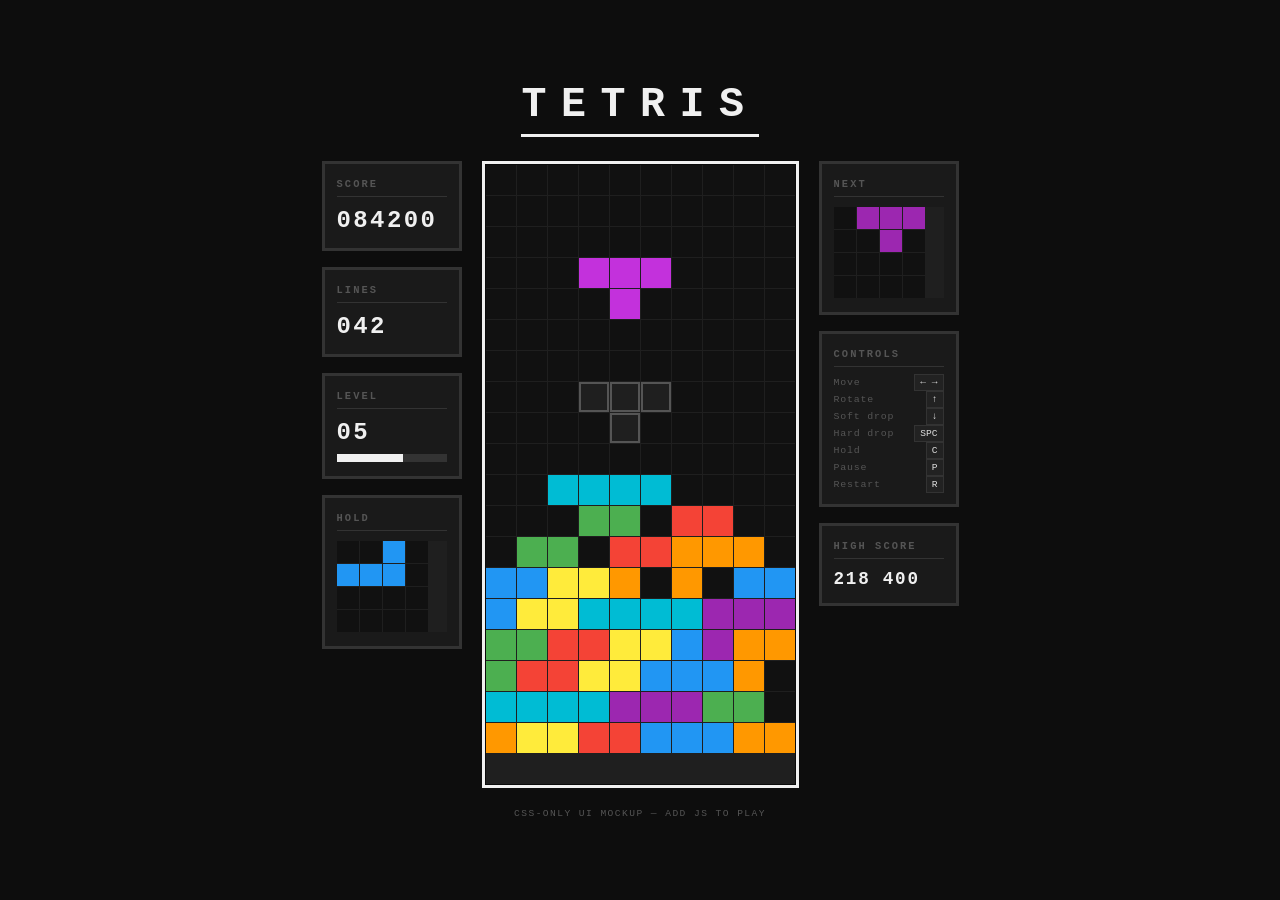
==== tetris.html @ deacdd8f "basic tetris UI" ====
<!DOCTYPE html>
<html lang="en">
<head>
<meta charset="UTF-8">
<meta name="viewport" content="width=device-width, initial-scale=1.0">
<title>TETRIS</title>
<link rel="stylesheet" href="styles.css">
</head>
<body>

<h1>Tetris</h1>

<div class="game-wrapper">

  <!-- LEFT PANEL -->
  <div class="side">

    <div class="panel">
      <div class="panel-label">Score</div>
      <div class="panel-value">084200</div>
    </div>

    <div class="panel">
      <div class="panel-label">Lines</div>
      <div class="panel-value">042</div>
    </div>

    <div class="panel">
      <div class="panel-label">Level</div>
      <div class="panel-value">05</div>
      <div class="level-bar-track">
        <div class="level-bar-fill"></div>
      </div>
    </div>

    <div class="panel">
      <div class="panel-label">Hold</div>
      <div class="hold-grid">
        <!-- J piece: row 1 -->
        <div class="hold-cell"></div>
        <div class="hold-cell"></div>
        <div class="hold-cell J"></div>
        <div class="hold-cell"></div>
        <!-- row 2 -->
        <div class="hold-cell J"></div>
        <div class="hold-cell J"></div>
        <div class="hold-cell J"></div>
        <div class="hold-cell"></div>
        <!-- row 3 -->
        <div class="hold-cell"></div>
        <div class="hold-cell"></div>
        <div class="hold-cell"></div>
        <div class="hold-cell"></div>
        <!-- row 4 -->
        <div class="hold-cell"></div>
        <div class="hold-cell"></div>
        <div class="hold-cell"></div>
        <div class="hold-cell"></div>
      </div>
    </div>

  </div>

  <!-- BOARD -->
  <div class="board-container">
    <div class="board">

      <!--
        10 cols × 20 rows = 200 cells
        Rows 1-14: mostly empty, with some placed pieces at the bottom
        We use inline class names to colour cells.
      -->

      <!-- ROW 1  (top, empty) -->
      <div class="cell"></div><div class="cell"></div><div class="cell"></div><div class="cell"></div><div class="cell"></div>
      <div class="cell"></div><div class="cell"></div><div class="cell"></div><div class="cell"></div><div class="cell"></div>

      <!-- ROW 2 -->
      <div class="cell"></div><div class="cell"></div><div class="cell"></div><div class="cell"></div><div class="cell"></div>
      <div class="cell"></div><div class="cell"></div><div class="cell"></div><div class="cell"></div><div class="cell"></div>

      <!-- ROW 3 -->
      <div class="cell"></div><div class="cell"></div><div class="cell"></div><div class="cell"></div><div class="cell"></div>
      <div class="cell"></div><div class="cell"></div><div class="cell"></div><div class="cell"></div><div class="cell"></div>

      <!-- ROW 4  – T-piece falling (active, cols 4-6) -->
      <div class="cell"></div><div class="cell"></div><div class="cell"></div>
      <div class="cell T active"></div><div class="cell T active"></div><div class="cell T active"></div>
      <div class="cell"></div><div class="cell"></div><div class="cell"></div><div class="cell"></div>

      <!-- ROW 5  – T-piece center -->
      <div class="cell"></div><div class="cell"></div><div class="cell"></div><div class="cell"></div>
      <div class="cell T active"></div>
      <div class="cell"></div><div class="cell"></div><div class="cell"></div><div class="cell"></div><div class="cell"></div>

      <!-- ROW 6 -->
      <div class="cell"></div><div class="cell"></div><div class="cell"></div><div class="cell"></div><div class="cell"></div>
      <div class="cell"></div><div class="cell"></div><div class="cell"></div><div class="cell"></div><div class="cell"></div>

      <!-- ROW 7 -->
      <div class="cell"></div><div class="cell"></div><div class="cell"></div><div class="cell"></div><div class="cell"></div>
      <div class="cell"></div><div class="cell"></div><div class="cell"></div><div class="cell"></div><div class="cell"></div>

      <!-- ROW 8 – ghost of T piece -->
      <div class="cell"></div><div class="cell"></div><div class="cell"></div>
      <div class="cell ghost"></div><div class="cell ghost"></div><div class="cell ghost"></div>
      <div class="cell"></div><div class="cell"></div><div class="cell"></div><div class="cell"></div>

      <!-- ROW 9 – ghost centre -->
      <div class="cell"></div><div class="cell"></div><div class="cell"></div><div class="cell"></div>
      <div class="cell ghost"></div>
      <div class="cell"></div><div class="cell"></div><div class="cell"></div><div class="cell"></div><div class="cell"></div>

      <!-- ROW 10 -->
      <div class="cell"></div><div class="cell"></div><div class="cell"></div><div class="cell"></div><div class="cell"></div>
      <div class="cell"></div><div class="cell"></div><div class="cell"></div><div class="cell"></div><div class="cell"></div>

      <!-- ROW 11 – start of placed pieces -->
      <div class="cell"></div><div class="cell"></div>
      <div class="cell I"></div><div class="cell I"></div><div class="cell I"></div><div class="cell I"></div>
      <div class="cell"></div><div class="cell"></div><div class="cell"></div><div class="cell"></div>

      <!-- ROW 12 -->
      <div class="cell"></div><div class="cell"></div><div class="cell"></div>
      <div class="cell S"></div><div class="cell S"></div>
      <div class="cell"></div>
      <div class="cell Z"></div><div class="cell Z"></div>
      <div class="cell"></div><div class="cell"></div>

      <!-- ROW 13 -->
      <div class="cell"></div>
      <div class="cell S"></div><div class="cell S"></div>
      <div class="cell"></div>
      <div class="cell Z"></div><div class="cell Z"></div>
      <div class="cell L"></div><div class="cell L"></div><div class="cell L"></div>
      <div class="cell"></div>

      <!-- ROW 14 -->
      <div class="cell J"></div><div class="cell J"></div>
      <div class="cell O"></div><div class="cell O"></div>
      <div class="cell L"></div>
      <div class="cell"></div>
      <div class="cell L"></div>
      <div class="cell"></div>
      <div class="cell J"></div><div class="cell J"></div>

      <!-- ROW 15 -->
      <div class="cell J"></div>
      <div class="cell O"></div><div class="cell O"></div>
      <div class="cell I"></div><div class="cell I"></div><div class="cell I"></div><div class="cell I"></div>
      <div class="cell T"></div><div class="cell T"></div><div class="cell T"></div>

      <!-- ROW 16 -->
      <div class="cell S"></div><div class="cell S"></div>
      <div class="cell Z"></div><div class="cell Z"></div>
      <div class="cell O"></div><div class="cell O"></div>
      <div class="cell J"></div>
      <div class="cell T"></div>
      <div class="cell L"></div><div class="cell L"></div>

      <!-- ROW 17 -->
      <div class="cell S"></div>
      <div class="cell Z"></div><div class="cell Z"></div>
      <div class="cell O"></div><div class="cell O"></div>
      <div class="cell J"></div><div class="cell J"></div><div class="cell J"></div>
      <div class="cell L"></div>
      <div class="cell"></div>

      <!-- ROW 18 – nearly full -->
      <div class="cell I"></div><div class="cell I"></div><div class="cell I"></div><div class="cell I"></div>
      <div class="cell T"></div><div class="cell T"></div><div class="cell T"></div>
      <div class="cell S"></div><div class="cell S"></div>
      <div class="cell"></div>

      <!-- ROW 19 – almost full -->
      <div class="cell L"></div><div class="cell O"></div><div class="cell O"></div>
      <div class="cell Z"></div><div class="cell Z"></div>
      <div class="cell J"></div><div class="cell J"></div><div class="cell J"></div>
      <div class="cell L"></div><div class="cell L"></div>

      <!-- ROW 20 – bottom (full row, clearing) -->
      <div class="cell I clear"></div>
      <div class="cell O clear"></div>
      <div class="cell T clear"></div>
      <div class="cell S clear"></div>
      <div class="cell Z clear"></div>
      <div class="cell L clear"></div>
      <div class="cell J clear"></div>
      <div class="cell I clear"></div>
      <div class="cell O clear"></div>
      <div class="cell T clear"></div>

    </div>

    <!-- GAME OVER OVERLAY — set display:block to show -->
    <div class="status-banner">
      <div class="status-title">Game Over</div>
      <div class="status-sub">Press R to restart</div>
    </div>

  </div><!-- /board-container -->

  <!-- RIGHT PANEL -->
  <div class="side">

    <div class="panel">
      <div class="panel-label">Next</div>
      <div class="next-grid">
        <!-- T piece preview -->
        <div class="next-cell"></div>
        <div class="next-cell T"></div>
        <div class="next-cell T"></div>
        <div class="next-cell T"></div>

        <div class="next-cell"></div>
        <div class="next-cell"></div>
        <div class="next-cell T"></div>
        <div class="next-cell"></div>

        <div class="next-cell"></div>
        <div class="next-cell"></div>
        <div class="next-cell"></div>
        <div class="next-cell"></div>

        <div class="next-cell"></div>
        <div class="next-cell"></div>
        <div class="next-cell"></div>
        <div class="next-cell"></div>
      </div>
    </div>

    <div class="panel">
      <div class="panel-label">Controls</div>
      <div class="controls-list">
        <div class="ctrl-row"><span>Move</span>     <span><span class="key">← →</span></span></div>
        <div class="ctrl-row"><span>Rotate</span>   <span><span class="key">↑</span></span></div>
        <div class="ctrl-row"><span>Soft drop</span><span><span class="key">↓</span></span></div>
        <div class="ctrl-row"><span>Hard drop</span><span><span class="key">SPC</span></span></div>
        <div class="ctrl-row"><span>Hold</span>     <span><span class="key">C</span></span></div>
        <div class="ctrl-row"><span>Pause</span>    <span><span class="key">P</span></span></div>
        <div class="ctrl-row"><span>Restart</span>  <span><span class="key">R</span></span></div>
      </div>
    </div>

    <div class="panel">
      <div class="panel-label">High Score</div>
      <div class="panel-value" style="font-size:1.1rem;">218 400</div>
    </div>

  </div>

</div><!-- /game-wrapper -->

<footer>CSS-only UI mockup &mdash; add JS to play</footer>

</body>
</html>
---- styles.css ----
/* ── RESET & BASE ─────────────────────────────── */
*,
*::before,
*::after {
    box-sizing: border-box;
    margin: 0;
    padding: 0;
}

:root {
    --bg: #0d0d0d;
    --panel: #1a1a1a;
    --border: #333;
    --grid-line: #1f1f1f;
    --text: #e0e0e0;
    --dim: #555;
    --accent: #f0f0f0;

    /* piece colours */
    --c-I: #00bcd4;
    --c-O: #ffeb3b;
    --c-T: #9c27b0;
    --c-S: #4caf50;
    --c-Z: #f44336;
    --c-L: #ff9800;
    --c-J: #2196f3;

    --cell: 30px;
    --gap: 1px;
}

body {
    background: var(--bg);
    color: var(--text);
    font-family: 'Courier New', Courier, monospace;
    min-height: 100vh;
    display: flex;
    flex-direction: column;
    align-items: center;
    justify-content: center;
    padding: 24px;
    letter-spacing: 0.05em;
}

/* ── TITLE ────────────────────────────────────── */
h1 {
    font-size: 2.6rem;
    font-weight: 900;
    text-transform: uppercase;
    letter-spacing: 0.35em;
    margin-bottom: 24px;
    color: var(--accent);
    border-bottom: 3px solid var(--accent);
    padding-bottom: 6px;
}

/* ── LAYOUT ───────────────────────────────────── */
.game-wrapper {
    display: flex;
    gap: 20px;
    align-items: flex-start;
}

/* ── BOARD ────────────────────────────────────── */
.board-container {
    border: 3px solid var(--accent);
    padding: var(--gap);
    background: #0a0a0a;
    position: relative;
}

.board {
    display: grid;
    grid-template-columns: repeat(10, var(--cell));
    grid-template-rows: repeat(20, var(--cell));
    gap: var(--gap);
    background: var(--grid-line);
}

.cell {
    width: var(--cell);
    height: var(--cell);
    background: #111;
}

/* Filled cells */
.cell.I {
    background: var(--c-I);
}

.cell.O {
    background: var(--c-O);
}

.cell.T {
    background: var(--c-T);
}

.cell.S {
    background: var(--c-S);
}

.cell.Z {
    background: var(--c-Z);
}

.cell.L {
    background: var(--c-L);
}

.cell.J {
    background: var(--c-J);
}

/* Ghost piece */
.cell.ghost {
    background: transparent;
    outline: 2px solid var(--dim);
    outline-offset: -2px;
}

/* Active (falling) piece highlight */
.cell.active {
    filter: brightness(1.25);
}

/* Completed line flash */
.cell.clear {
    background: #fff;
    animation: flash 0.4s ease forwards;
}

@keyframes flash {
    0% {
        background: #fff;
    }

    50% {
        background: #aaa;
    }

    100% {
        background: #fff;
        opacity: 0;
    }
}

/* ── SIDE PANELS ──────────────────────────────── */
.side {
    display: flex;
    flex-direction: column;
    gap: 16px;
    width: 140px;
}

.panel {
    border: 3px solid var(--border);
    background: var(--panel);
    padding: 14px 12px;
}

.panel-label {
    font-size: 0.65rem;
    font-weight: 700;
    text-transform: uppercase;
    letter-spacing: 0.2em;
    color: var(--dim);
    margin-bottom: 10px;
    border-bottom: 1px solid var(--border);
    padding-bottom: 6px;
}

.panel-value {
    font-size: 1.5rem;
    font-weight: 900;
    color: var(--accent);
    letter-spacing: 0.1em;
}

/* ── NEXT PIECE PREVIEW ───────────────────────── */
.next-grid {
    display: grid;
    grid-template-columns: repeat(4, 22px);
    grid-template-rows: repeat(4, 22px);
    gap: 1px;
    background: var(--grid-line);
    margin-top: 4px;
}

.next-cell {
    width: 22px;
    height: 22px;
    background: #111;
}

.next-cell.T {
    background: var(--c-T);
}

.next-cell.I {
    background: var(--c-I);
}

.next-cell.O {
    background: var(--c-O);
}

.next-cell.S {
    background: var(--c-S);
}

/* ── HOLD ─────────────────────────────────────── */
.hold-grid {
    display: grid;
    grid-template-columns: repeat(4, 22px);
    grid-template-rows: repeat(4, 22px);
    gap: 1px;
    background: var(--grid-line);
    margin-top: 4px;
}

.hold-cell {
    width: 22px;
    height: 22px;
    background: #111;
}

.hold-cell.J {
    background: var(--c-J);
}

/* ── LEVEL BAR ────────────────────────────────── */
.level-bar-track {
    width: 100%;
    height: 8px;
    background: var(--border);
    margin-top: 8px;
}

.level-bar-fill {
    height: 100%;
    background: var(--accent);
    width: 60%;
}

/* ── CONTROLS ─────────────────────────────────── */
.controls-list {
    display: flex;
    flex-direction: column;
    gap: 6px;
    margin-top: 2px;
}

.ctrl-row {
    display: flex;
    justify-content: space-between;
    align-items: center;
    font-size: 0.62rem;
    color: var(--dim);
}

.key {
    background: #222;
    border: 1px solid var(--border);
    color: var(--text);
    font-family: inherit;
    font-size: 0.6rem;
    padding: 2px 5px;
    letter-spacing: 0;
}

/* ── STATUS OVERLAY ───────────────────────────── */
.status-banner {
    position: absolute;
    top: 50%;
    left: 50%;
    transform: translate(-50%, -50%);
    background: rgba(0, 0, 0, 0.88);
    border: 3px solid var(--accent);
    padding: 20px 32px;
    text-align: center;
    pointer-events: none;
    display: none;
    /* toggle to 'block' to show */
}

.status-title {
    font-size: 1.4rem;
    font-weight: 900;
    letter-spacing: 0.25em;
    text-transform: uppercase;
    color: var(--accent);
}

.status-sub {
    font-size: 0.7rem;
    color: var(--dim);
    margin-top: 6px;
    letter-spacing: 0.15em;
    text-transform: uppercase;
}

/* ── FOOTER ───────────────────────────────────── */
footer {
    margin-top: 20px;
    font-size: 0.6rem;
    color: var(--dim);
    letter-spacing: 0.15em;
    text-transform: uppercase;
}
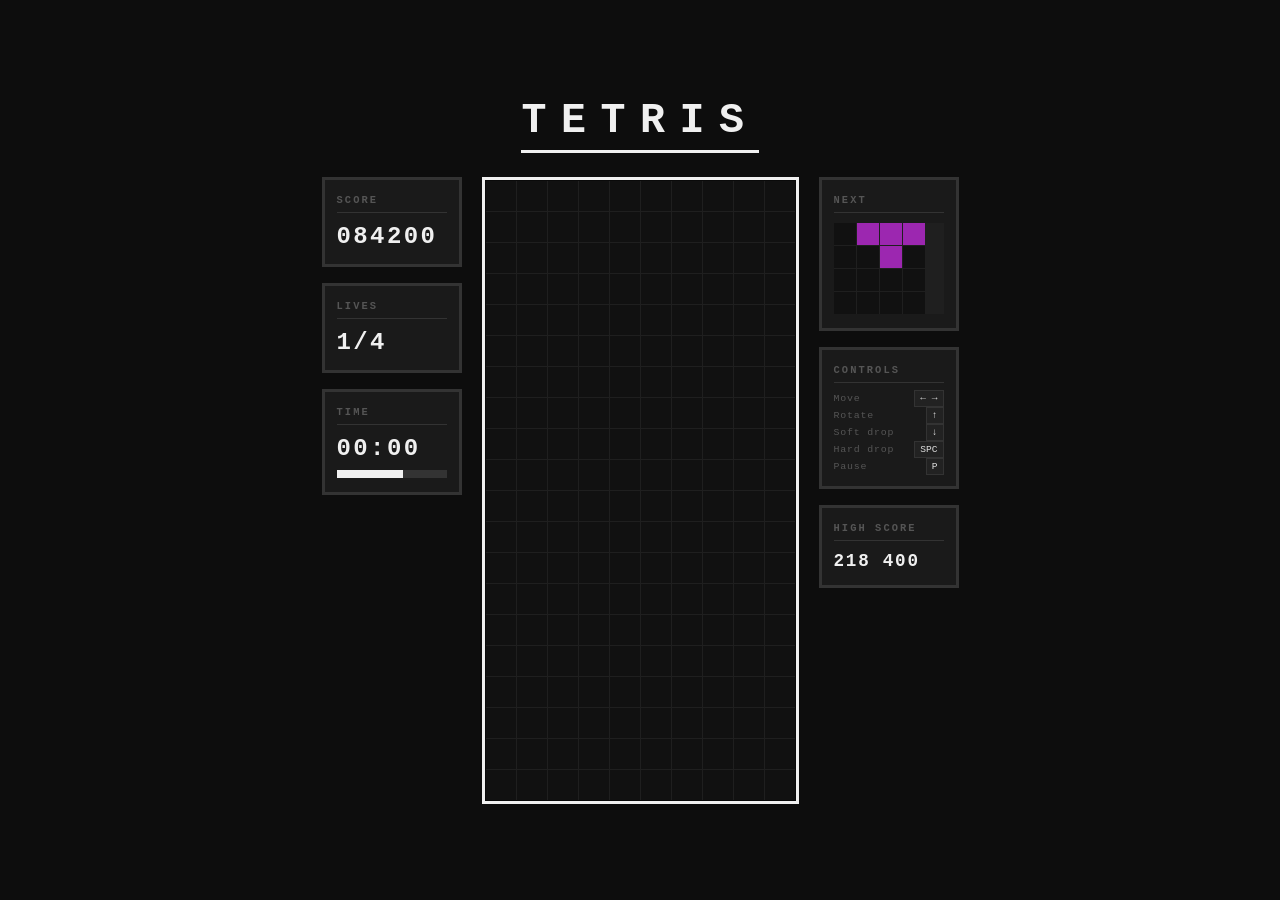
==== commit 0b1479ea: "initial board setup" ====
--- a/tetris.html
+++ b/tetris.html
@@ -21,175 +21,23 @@
     </div>
 
     <div class="panel">
-      <div class="panel-label">Lines</div>
-      <div class="panel-value">042</div>
+      <div class="panel-label">Lives</div>
+      <div class="panel-value">1/4</div>
     </div>
 
     <div class="panel">
-      <div class="panel-label">Level</div>
-      <div class="panel-value">05</div>
+      <div class="panel-label">Time</div>
+      <div class="panel-value">00:00</div>
       <div class="level-bar-track">
         <div class="level-bar-fill"></div>
       </div>
     </div>
-
-    <div class="panel">
-      <div class="panel-label">Hold</div>
-      <div class="hold-grid">
-        <!-- J piece: row 1 -->
-        <div class="hold-cell"></div>
-        <div class="hold-cell"></div>
-        <div class="hold-cell J"></div>
-        <div class="hold-cell"></div>
-        <!-- row 2 -->
-        <div class="hold-cell J"></div>
-        <div class="hold-cell J"></div>
-        <div class="hold-cell J"></div>
-        <div class="hold-cell"></div>
-        <!-- row 3 -->
-        <div class="hold-cell"></div>
-        <div class="hold-cell"></div>
-        <div class="hold-cell"></div>
-        <div class="hold-cell"></div>
-        <!-- row 4 -->
-        <div class="hold-cell"></div>
-        <div class="hold-cell"></div>
-        <div class="hold-cell"></div>
-        <div class="hold-cell"></div>
-      </div>
-    </div>
-
   </div>
 
   <!-- BOARD -->
   <div class="board-container">
     <div class="board">
-
-      <!--
-        10 cols × 20 rows = 200 cells
-        Rows 1-14: mostly empty, with some placed pieces at the bottom
-        We use inline class names to colour cells.
-      -->
-
-      <!-- ROW 1  (top, empty) -->
-      <div class="cell"></div><div class="cell"></div><div class="cell"></div><div class="cell"></div><div class="cell"></div>
-      <div class="cell"></div><div class="cell"></div><div class="cell"></div><div class="cell"></div><div class="cell"></div>
-
-      <!-- ROW 2 -->
-      <div class="cell"></div><div class="cell"></div><div class="cell"></div><div class="cell"></div><div class="cell"></div>
-      <div class="cell"></div><div class="cell"></div><div class="cell"></div><div class="cell"></div><div class="cell"></div>
-
-      <!-- ROW 3 -->
-      <div class="cell"></div><div class="cell"></div><div class="cell"></div><div class="cell"></div><div class="cell"></div>
-      <div class="cell"></div><div class="cell"></div><div class="cell"></div><div class="cell"></div><div class="cell"></div>
-
-      <!-- ROW 4  – T-piece falling (active, cols 4-6) -->
-      <div class="cell"></div><div class="cell"></div><div class="cell"></div>
-      <div class="cell T active"></div><div class="cell T active"></div><div class="cell T active"></div>
-      <div class="cell"></div><div class="cell"></div><div class="cell"></div><div class="cell"></div>
-
-      <!-- ROW 5  – T-piece center -->
-      <div class="cell"></div><div class="cell"></div><div class="cell"></div><div class="cell"></div>
-      <div class="cell T active"></div>
-      <div class="cell"></div><div class="cell"></div><div class="cell"></div><div class="cell"></div><div class="cell"></div>
-
-      <!-- ROW 6 -->
-      <div class="cell"></div><div class="cell"></div><div class="cell"></div><div class="cell"></div><div class="cell"></div>
-      <div class="cell"></div><div class="cell"></div><div class="cell"></div><div class="cell"></div><div class="cell"></div>
-
-      <!-- ROW 7 -->
-      <div class="cell"></div><div class="cell"></div><div class="cell"></div><div class="cell"></div><div class="cell"></div>
-      <div class="cell"></div><div class="cell"></div><div class="cell"></div><div class="cell"></div><div class="cell"></div>
-
-      <!-- ROW 8 – ghost of T piece -->
-      <div class="cell"></div><div class="cell"></div><div class="cell"></div>
-      <div class="cell ghost"></div><div class="cell ghost"></div><div class="cell ghost"></div>
-      <div class="cell"></div><div class="cell"></div><div class="cell"></div><div class="cell"></div>
-
-      <!-- ROW 9 – ghost centre -->
-      <div class="cell"></div><div class="cell"></div><div class="cell"></div><div class="cell"></div>
-      <div class="cell ghost"></div>
-      <div class="cell"></div><div class="cell"></div><div class="cell"></div><div class="cell"></div><div class="cell"></div>
-
-      <!-- ROW 10 -->
-      <div class="cell"></div><div class="cell"></div><div class="cell"></div><div class="cell"></div><div class="cell"></div>
-      <div class="cell"></div><div class="cell"></div><div class="cell"></div><div class="cell"></div><div class="cell"></div>
-
-      <!-- ROW 11 – start of placed pieces -->
-      <div class="cell"></div><div class="cell"></div>
-      <div class="cell I"></div><div class="cell I"></div><div class="cell I"></div><div class="cell I"></div>
-      <div class="cell"></div><div class="cell"></div><div class="cell"></div><div class="cell"></div>
-
-      <!-- ROW 12 -->
-      <div class="cell"></div><div class="cell"></div><div class="cell"></div>
-      <div class="cell S"></div><div class="cell S"></div>
-      <div class="cell"></div>
-      <div class="cell Z"></div><div class="cell Z"></div>
-      <div class="cell"></div><div class="cell"></div>
-
-      <!-- ROW 13 -->
-      <div class="cell"></div>
-      <div class="cell S"></div><div class="cell S"></div>
-      <div class="cell"></div>
-      <div class="cell Z"></div><div class="cell Z"></div>
-      <div class="cell L"></div><div class="cell L"></div><div class="cell L"></div>
-      <div class="cell"></div>
-
-      <!-- ROW 14 -->
-      <div class="cell J"></div><div class="cell J"></div>
-      <div class="cell O"></div><div class="cell O"></div>
-      <div class="cell L"></div>
-      <div class="cell"></div>
-      <div class="cell L"></div>
-      <div class="cell"></div>
-      <div class="cell J"></div><div class="cell J"></div>
-
-      <!-- ROW 15 -->
-      <div class="cell J"></div>
-      <div class="cell O"></div><div class="cell O"></div>
-      <div class="cell I"></div><div class="cell I"></div><div class="cell I"></div><div class="cell I"></div>
-      <div class="cell T"></div><div class="cell T"></div><div class="cell T"></div>
-
-      <!-- ROW 16 -->
-      <div class="cell S"></div><div class="cell S"></div>
-      <div class="cell Z"></div><div class="cell Z"></div>
-      <div class="cell O"></div><div class="cell O"></div>
-      <div class="cell J"></div>
-      <div class="cell T"></div>
-      <div class="cell L"></div><div class="cell L"></div>
-
-      <!-- ROW 17 -->
-      <div class="cell S"></div>
-      <div class="cell Z"></div><div class="cell Z"></div>
-      <div class="cell O"></div><div class="cell O"></div>
-      <div class="cell J"></div><div class="cell J"></div><div class="cell J"></div>
-      <div class="cell L"></div>
-      <div class="cell"></div>
-
-      <!-- ROW 18 – nearly full -->
-      <div class="cell I"></div><div class="cell I"></div><div class="cell I"></div><div class="cell I"></div>
-      <div class="cell T"></div><div class="cell T"></div><div class="cell T"></div>
-      <div class="cell S"></div><div class="cell S"></div>
-      <div class="cell"></div>
-
-      <!-- ROW 19 – almost full -->
-      <div class="cell L"></div><div class="cell O"></div><div class="cell O"></div>
-      <div class="cell Z"></div><div class="cell Z"></div>
-      <div class="cell J"></div><div class="cell J"></div><div class="cell J"></div>
-      <div class="cell L"></div><div class="cell L"></div>
-
-      <!-- ROW 20 – bottom (full row, clearing) -->
-      <div class="cell I clear"></div>
-      <div class="cell O clear"></div>
-      <div class="cell T clear"></div>
-      <div class="cell S clear"></div>
-      <div class="cell Z clear"></div>
-      <div class="cell L clear"></div>
-      <div class="cell J clear"></div>
-      <div class="cell I clear"></div>
-      <div class="cell O clear"></div>
-      <div class="cell T clear"></div>
-
+      <!-- board is setup in js -->
     </div>
 
     <!-- GAME OVER OVERLAY — set display:block to show -->
@@ -236,9 +84,7 @@
         <div class="ctrl-row"><span>Rotate</span>   <span><span class="key">↑</span></span></div>
         <div class="ctrl-row"><span>Soft drop</span><span><span class="key">↓</span></span></div>
         <div class="ctrl-row"><span>Hard drop</span><span><span class="key">SPC</span></span></div>
-        <div class="ctrl-row"><span>Hold</span>     <span><span class="key">C</span></span></div>
         <div class="ctrl-row"><span>Pause</span>    <span><span class="key">P</span></span></div>
-        <div class="ctrl-row"><span>Restart</span>  <span><span class="key">R</span></span></div>
       </div>
     </div>
 
@@ -251,7 +97,6 @@
 
 </div><!-- /game-wrapper -->
 
-<footer>CSS-only UI mockup &mdash; add JS to play</footer>
-
+<script src="main.js"></script>
 </body>
 </html>
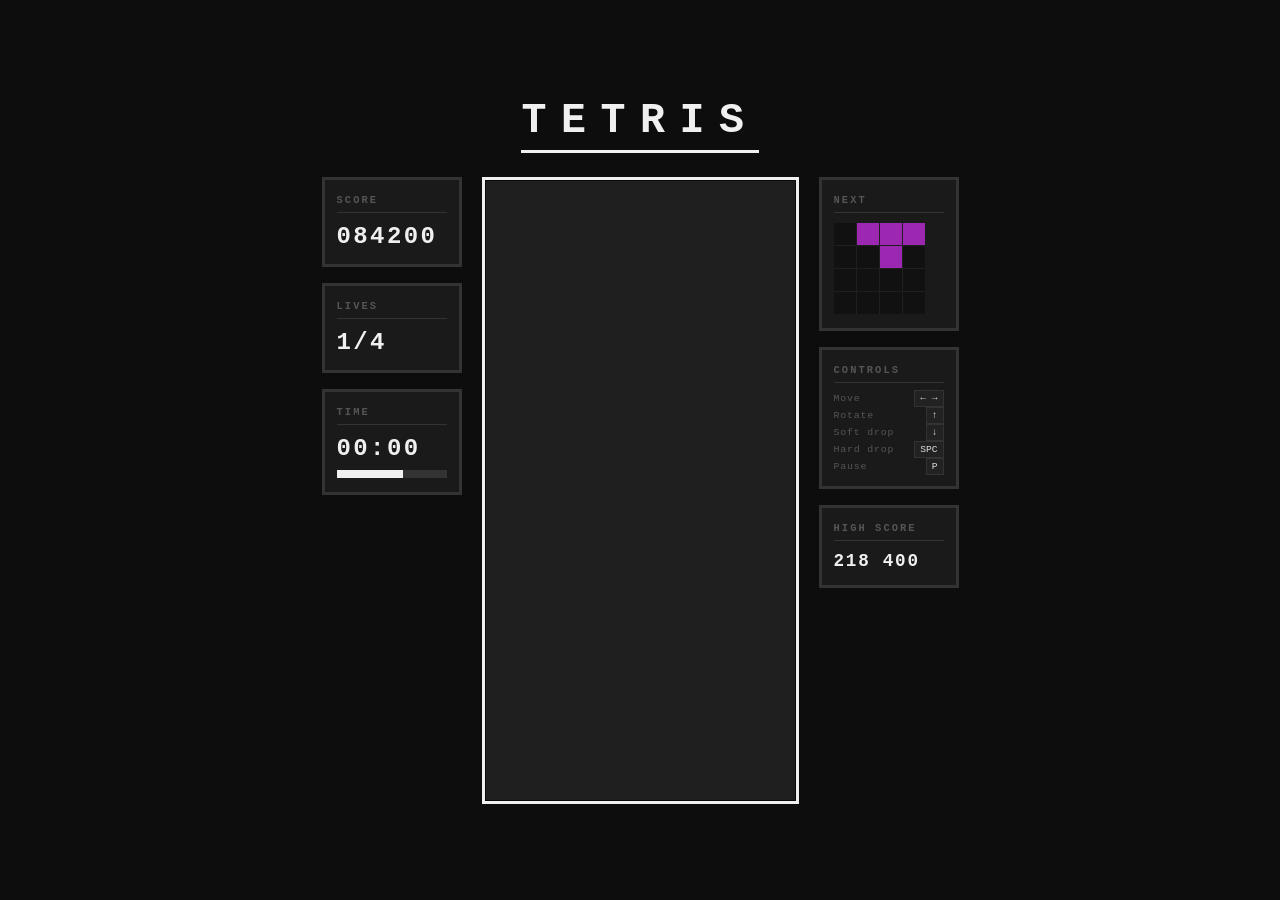
==== commit 2c2386f6: "logic separation, board pieces template" ====
--- a/tetris.html
+++ b/tetris.html
@@ -97,6 +97,9 @@
 
 </div><!-- /game-wrapper -->
 
+<script type="module" src="./global.js"></script>
 <script src="main.js"></script>
+<script src="menus.js"></script>
+<script src="game.js"></script>
 </body>
 </html>
--- a/styles.css
+++ b/styles.css
@@ -17,13 +17,11 @@
     --accent: #f0f0f0;
 
     /* piece colours */
+    --c-O: #ffeb3b;
     --c-I: #00bcd4;
-    --c-O: #ffeb3b;
     --c-T: #9c27b0;
-    --c-S: #4caf50;
+    --c-L: #ff9800;
     --c-Z: #f44336;
-    --c-L: #ff9800;
-    --c-J: #2196f3;
 
     --cell: 30px;
     --gap: 1px;
@@ -96,27 +94,12 @@
     background: var(--c-T);
 }
 
-.cell.S {
-    background: var(--c-S);
-}
-
 .cell.Z {
     background: var(--c-Z);
 }
 
 .cell.L {
     background: var(--c-L);
-}
-
-.cell.J {
-    background: var(--c-J);
-}
-
-/* Ghost piece */
-.cell.ghost {
-    background: transparent;
-    outline: 2px solid var(--dim);
-    outline-offset: -2px;
 }
 
 /* Active (falling) piece highlight */
@@ -185,6 +168,7 @@
     gap: 1px;
     background: var(--grid-line);
     margin-top: 4px;
+    width: fit-content;
 }
 
 .next-cell {
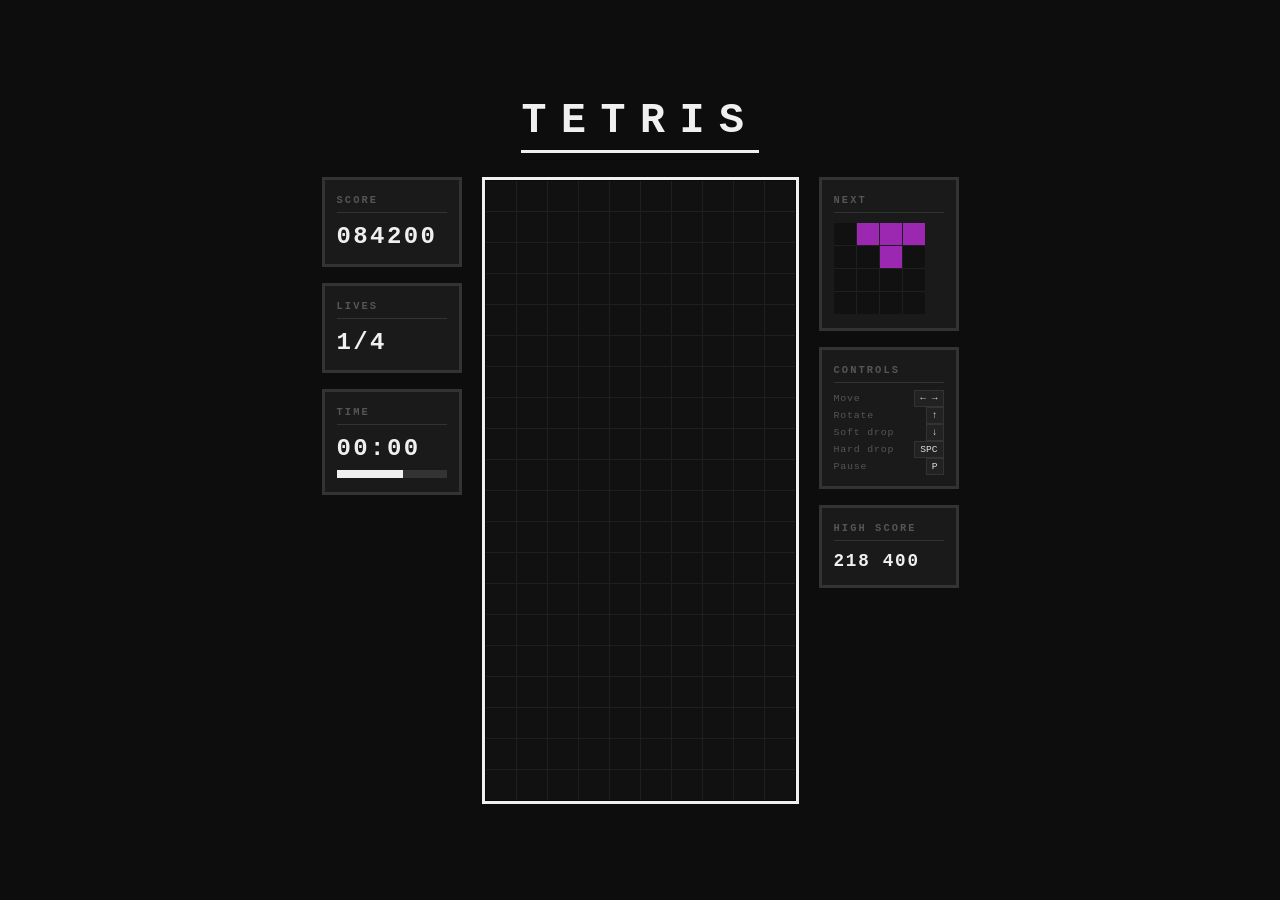
==== commit 773e6bb9: "pieces cache to optimize rotations" ====
--- a/tetris.html
+++ b/tetris.html
@@ -98,8 +98,8 @@
 </div><!-- /game-wrapper -->
 
 <script type="module" src="./global.js"></script>
-<script src="main.js"></script>
-<script src="menus.js"></script>
-<script src="game.js"></script>
+<script type="module" src="main.js"></script>
+<script type="module" src="menus.js"></script>
+<script type="module" src="game.js"></script>
 </body>
 </html>
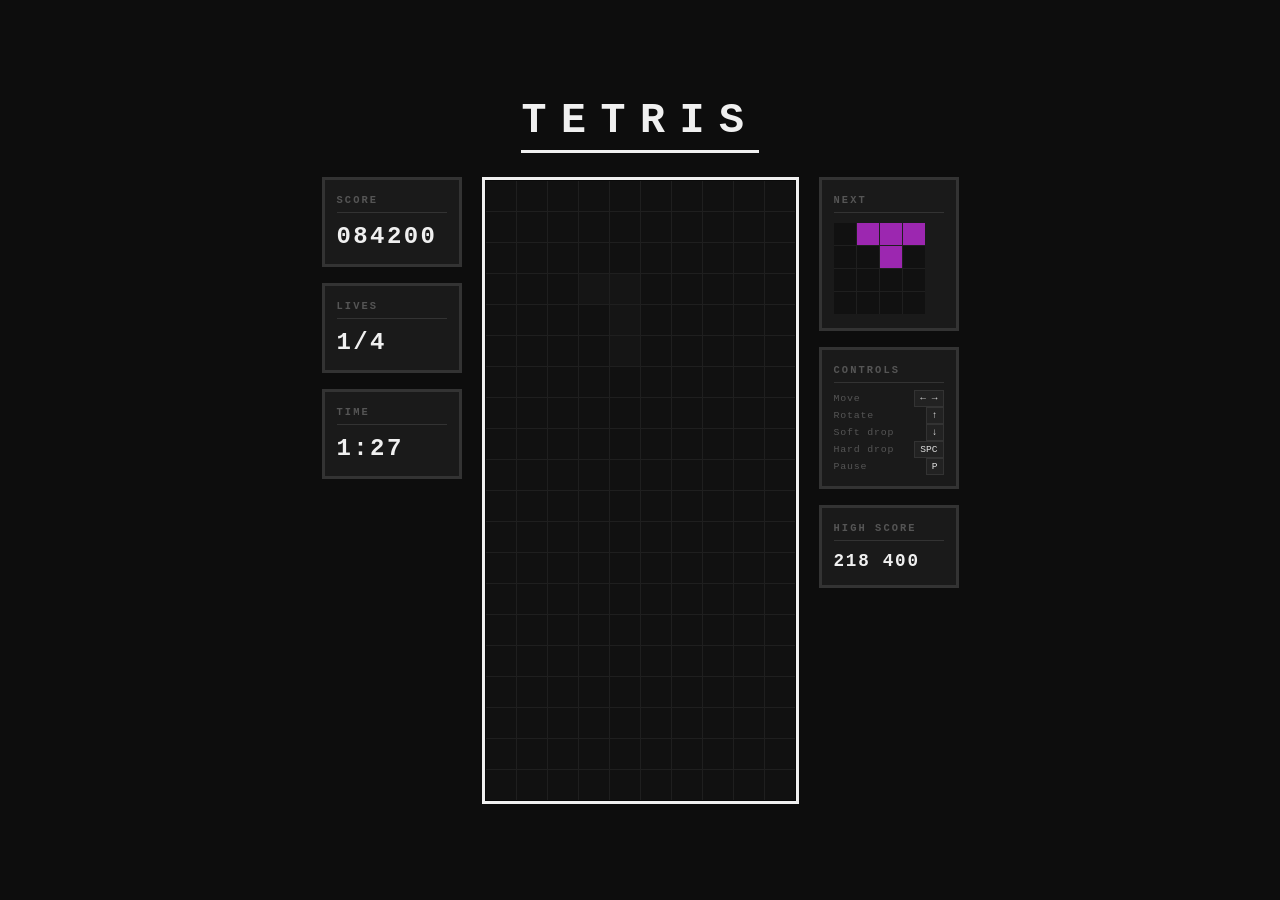
==== commit fba39b0e: "event driven timer and pause" ====
--- a/tetris.html
+++ b/tetris.html
@@ -27,10 +27,7 @@
 
     <div class="panel">
       <div class="panel-label">Time</div>
-      <div class="panel-value">00:00</div>
-      <div class="level-bar-track">
-        <div class="level-bar-fill"></div>
-      </div>
+      <div class="panel-timer panel-value">00:00</div>
     </div>
   </div>
 
@@ -97,8 +94,7 @@
 
 </div><!-- /game-wrapper -->
 
-<script type="module" src="./global.js"></script>
-<script type="module" src="main.js"></script>
+<script type="module" src="global.js"></script>
 <script type="module" src="menus.js"></script>
 <script type="module" src="game.js"></script>
 </body>
--- a/styles.css
+++ b/styles.css
@@ -211,20 +211,6 @@
 
 .hold-cell.J {
     background: var(--c-J);
-}
-
-/* ── LEVEL BAR ────────────────────────────────── */
-.level-bar-track {
-    width: 100%;
-    height: 8px;
-    background: var(--border);
-    margin-top: 8px;
-}
-
-.level-bar-fill {
-    height: 100%;
-    background: var(--accent);
-    width: 60%;
 }
 
 /* ── CONTROLS ─────────────────────────────────── */
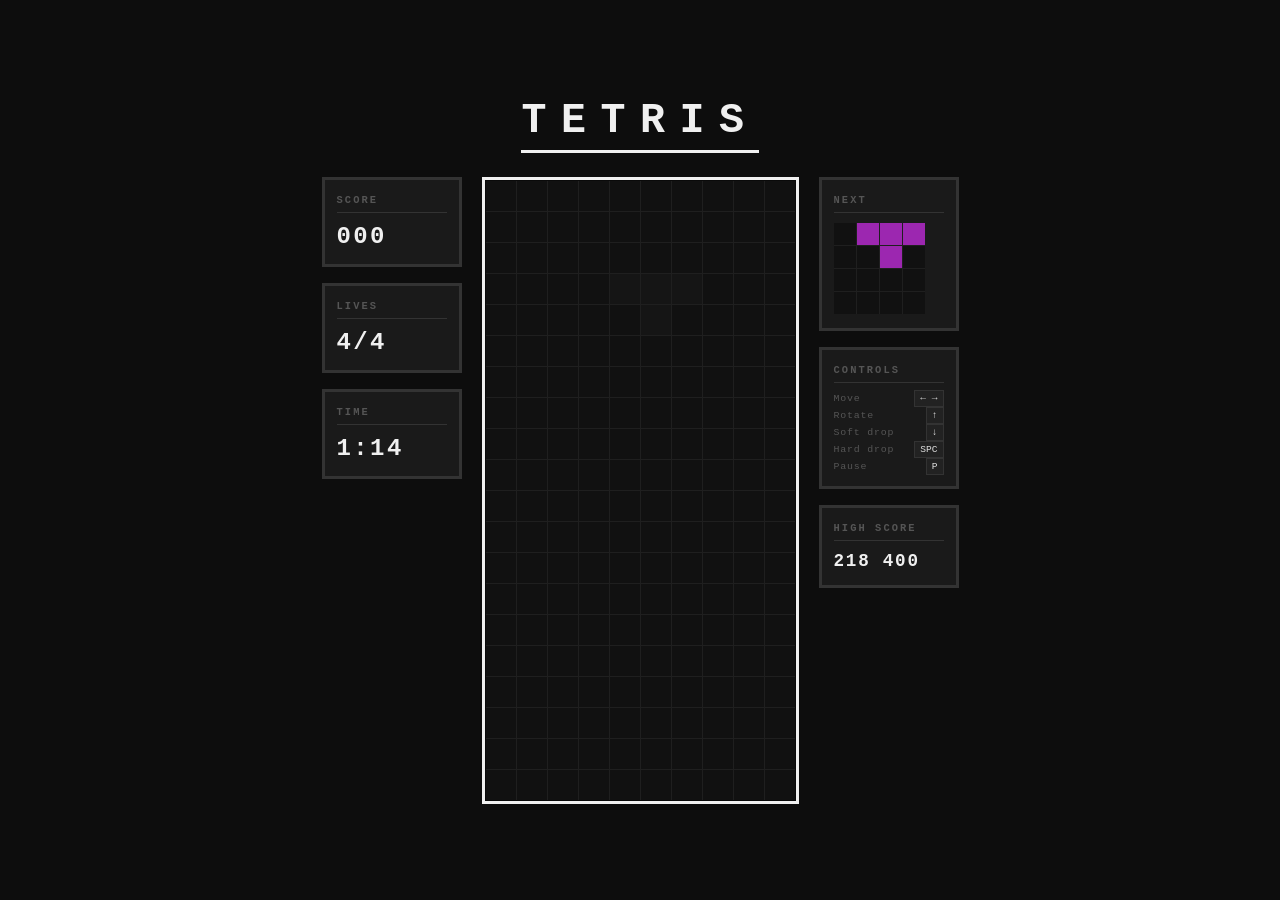
==== commit c2ed3ca2: "controls (move and rotate), code optimization" ====
--- a/tetris.html
+++ b/tetris.html
@@ -17,12 +17,12 @@
 
     <div class="panel">
       <div class="panel-label">Score</div>
-      <div class="panel-value">084200</div>
+      <div class="panel-score panel-value">000</div>
     </div>
 
     <div class="panel">
       <div class="panel-label">Lives</div>
-      <div class="panel-value">1/4</div>
+      <div class="panel-lives panel-value">0/0</div>
     </div>
 
     <div class="panel">
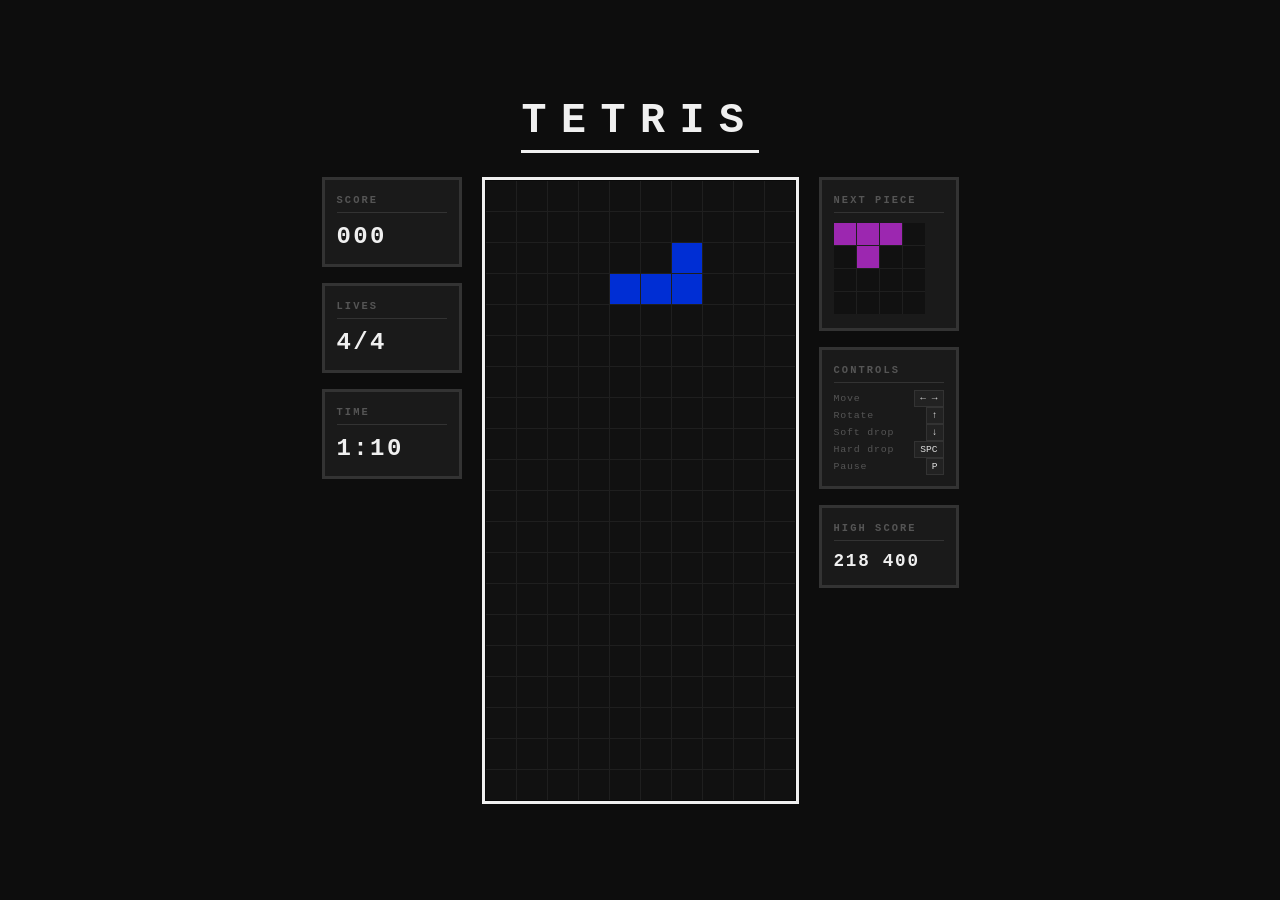
==== commit d4e42b8c: "pieces colored properly, next piece UI" ====
--- a/tetris.html
+++ b/tetris.html
@@ -49,17 +49,17 @@
   <div class="side">
 
     <div class="panel">
-      <div class="panel-label">Next</div>
+      <div class="panel-label">Next Piece</div>
       <div class="next-grid">
-        <!-- T piece preview -->
+        <!-- piece preview -->
         <div class="next-cell"></div>
-        <div class="next-cell T"></div>
-        <div class="next-cell T"></div>
-        <div class="next-cell T"></div>
+        <div class="next-cell"></div>
+        <div class="next-cell"></div>
+        <div class="next-cell"></div>
 
         <div class="next-cell"></div>
         <div class="next-cell"></div>
-        <div class="next-cell T"></div>
+        <div class="next-cell"></div>
         <div class="next-cell"></div>
 
         <div class="next-cell"></div>
--- a/styles.css
+++ b/styles.css
@@ -20,7 +20,7 @@
     --c-O: #ffeb3b;
     --c-I: #00bcd4;
     --c-T: #9c27b0;
-    --c-L: #ff9800;
+    --c-L: #002ed4;
     --c-Z: #f44336;
 
     --cell: 30px;
@@ -103,12 +103,12 @@
 }
 
 /* Active (falling) piece highlight */
-.cell.active {
+.cell.active { /* NOT USED */
     filter: brightness(1.25);
 }
 
 /* Completed line flash */
-.cell.clear {
+.cell.clear { /* NOT USED */
     background: #fff;
     animation: flash 0.4s ease forwards;
 }
@@ -189,8 +189,12 @@
     background: var(--c-O);
 }
 
-.next-cell.S {
-    background: var(--c-S);
+.next-cell.Z {
+    background: var(--c-Z);
+}
+
+.next-cell.L {
+    background: var(--c-L);
 }
 
 /* ── HOLD ─────────────────────────────────────── */
